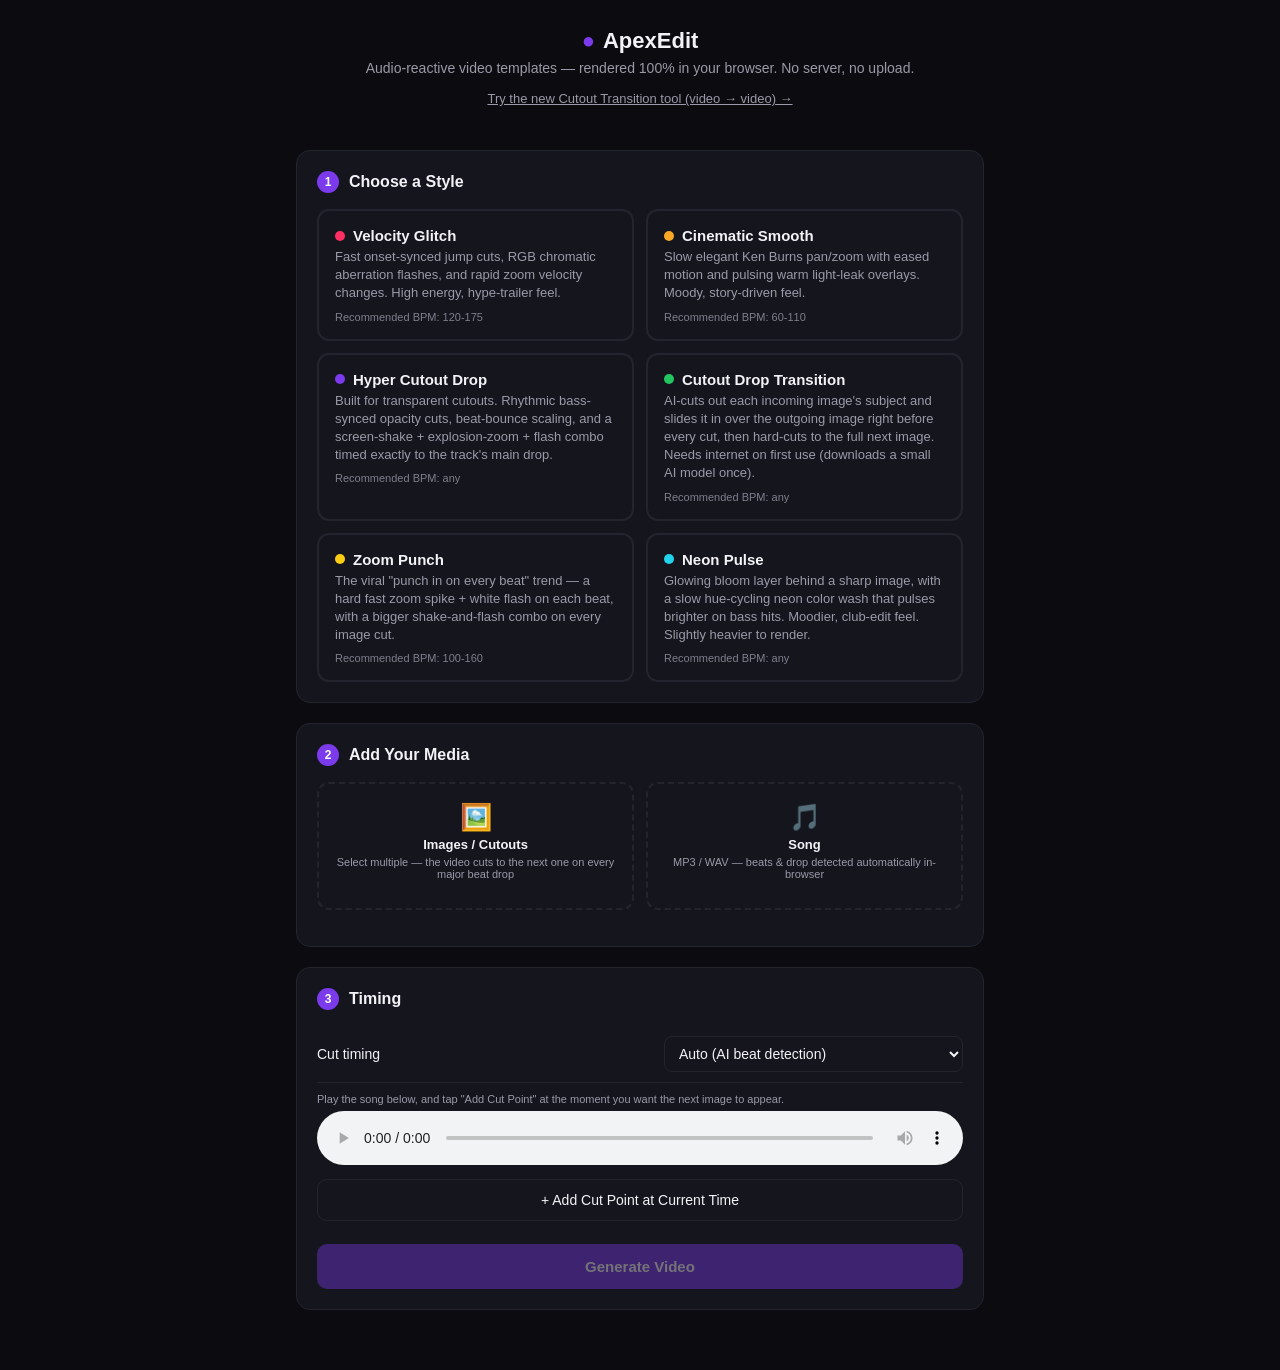
==== index.html @ a39c6487 "Add files via upload" ====
<!DOCTYPE html>
<html lang="en">
<head>
<meta charset="UTF-8" />
<meta name="viewport" content="width=device-width, initial-scale=1.0" />
<title>Apex Edit — Beat-Synced Video (100% Browser)</title>
<link rel="stylesheet" href="style.css" />
</head>
<body>

  <header class="topbar">
    <div class="brand">
      <span class="brand-mark">&#9679;</span>
      <span>Apex<strong>Edit</strong></span>
    </div>
    <p class="tagline">Audio-reactive video templates — rendered 100% in your browser. No server, no upload.</p>
    <p class="tagline"><a href="transition.html" class="back-link">Try the new Cutout Transition tool (video → video) →</a></p>
  </header>

  <main class="container">

    <!-- STEP 1: Style selection -->
    <section class="panel" id="style-panel">
      <h2><span class="step">1</span> Choose a Style</h2>
      <div id="style-grid" class="style-grid"></div>
    </section>

    <!-- STEP 2: Uploads -->
    <section class="panel" id="upload-panel">
      <h2><span class="step">2</span> Add Your Media</h2>
      <div class="upload-grid">
        <label class="dropzone" id="image-drop" for="image-input">
          <input type="file" id="image-input" accept=".png,.jpg,.jpeg,.webp" multiple hidden />
          <div class="dropzone-icon">🖼️</div>
          <div class="dropzone-title">Images / Cutouts</div>
          <div class="dropzone-sub">Select multiple — the video cuts to the next one on every major beat drop</div>
          <ul class="dropzone-filelist" id="image-filelist"></ul>
        </label>

        <label class="dropzone" id="audio-drop" for="audio-input">
          <input type="file" id="audio-input" accept=".mp3,.wav,.m4a,.aac,.ogg" hidden />
          <div class="dropzone-icon">🎵</div>
          <div class="dropzone-title">Song</div>
          <div class="dropzone-sub">MP3 / WAV — beats &amp; drop detected automatically in-browser</div>
          <div class="dropzone-filename" id="audio-filename"></div>
        </label>
      </div>
    </section>

    <!-- STEP 3: Timing -->
    <section class="panel" id="timing-panel">
      <h2><span class="step">3</span> Timing</h2>
      <div class="settings-row">
        <label for="timing-mode-select">Cut timing</label>
        <select id="timing-mode-select">
          <option value="auto">Auto (AI beat detection)</option>
          <option value="manual">Manual — I choose when images change</option>
        </select>
      </div>

      <div id="manual-timing-ui" class="hidden">
        <p class="dropzone-sub" style="text-align:left; margin: 10px 0 6px;">
          Play the song below, and tap "Add Cut Point" at the moment you want the next image to appear.
        </p>
        <audio id="preview-audio-el" controls style="width:100%"></audio>
        <button id="add-cut-btn" class="ghost-btn" type="button" style="margin-top:10px">
          + Add Cut Point at Current Time
        </button>
        <ul class="cutpoint-list" id="cutpoint-list"></ul>
        <p class="format-note" id="cutpoint-hint"></p>
      </div>

      <div class="settings-row" id="cutout-settings" style="display:none">
        <label for="cutout-duration-input">Cutout slide-in length (sec)</label>
        <input type="number" id="cutout-duration-input" min="0.15" max="1" step="0.05" value="0.4" />
      </div>
      <div class="settings-row" id="cutout-direction-row" style="display:none">
        <label for="cutout-direction-select">Default cutout direction</label>
        <select id="cutout-direction-select"></select>
      </div>
      <p class="format-note" id="cutout-direction-note" style="display:none">
        In Manual mode, each cut point above gets its own direction picker.
        This default is only used in Auto mode.
      </p>

      <button id="generate-btn" class="primary-btn" disabled>
        Generate Video
      </button>
    </section>

    <!-- STEP 4: Progress -->
    <section class="panel hidden" id="progress-panel">
      <h2><span class="step">4</span> Rendering</h2>
      <canvas id="render-canvas" width="1080" height="1920"></canvas>
      <div class="progress-track">
        <div class="progress-fill" id="progress-fill"></div>
      </div>
      <div class="progress-label" id="progress-label">Analyzing audio…</div>
      <p class="progress-note">
        Rendering plays the song once in real time while capturing the canvas —
        keep this tab open and active until it finishes.
      </p>
    </section>

    <!-- STEP 4: Result -->
    <section class="panel hidden" id="result-panel">
      <h2>Your Video is Ready 🎬</h2>
      <video id="result-video" controls playsinline></video>
      <div class="result-actions">
        <a id="download-link" class="primary-btn" download>Download Video</a>
        <button id="restart-btn" class="ghost-btn">Create Another</button>
      </div>
      <p class="format-note" id="format-result-note">
        Converting to MP4 after recording — one extra step, first use downloads
        a ~30MB conversion engine (cached after that).
      </p>
    </section>

    <!-- Error state -->
    <section class="panel hidden error-panel" id="error-panel">
      <h2>Something Went Wrong</h2>
      <p id="error-message"></p>
      <button id="error-restart-btn" class="ghost-btn">Try Again</button>
    </section>

  </main>

  <audio id="audio-el" style="display:none" playsinline></audio>

  <script src="engine.js"></script>
  <script src="app.js"></script>
</body>
</html>
---- style.css ----
:root {
  --bg: #0b0b10;
  --panel: #15151d;
  --panel-border: #24242f;
  --text: #f2f2f7;
  --text-dim: #9a9aa8;
  --accent: #7c3aed;
  --radius: 14px;
}

* { box-sizing: border-box; }

body {
  margin: 0;
  background: var(--bg);
  color: var(--text);
  font-family: -apple-system, BlinkMacSystemFont, "Segoe UI", Roboto, sans-serif;
}

.topbar {
  padding: 28px 20px 10px;
  text-align: center;
  position: relative;
}
.settings-btn {
  position: absolute;
  top: 20px;
  right: 16px;
  width: 36px;
  height: 36px;
  border-radius: 50%;
  border: 1px solid var(--panel-border);
  background: var(--panel);
  color: var(--text);
  font-size: 16px;
  cursor: pointer;
}
.settings-panel {
  position: fixed;
  inset: 0;
  background: rgba(0, 0, 0, 0.6);
  display: flex;
  align-items: center;
  justify-content: center;
  z-index: 50;
  padding: 16px;
}
.settings-panel.hidden { display: none; }
.settings-inner {
  background: var(--panel);
  border: 1px solid var(--panel-border);
  border-radius: var(--radius);
  padding: 20px;
  width: 100%;
  max-width: 420px;
}
.settings-inner h3 { margin: 0 0 8px; font-size: 16px; }
.settings-hint {
  font-size: 12px;
  color: var(--text-dim);
  line-height: 1.5;
  margin-bottom: 14px;
}
.settings-hint code {
  background: #24242f;
  padding: 1px 5px;
  border-radius: 4px;
  font-size: 11px;
}
#api-base-input {
  width: 100%;
  padding: 12px;
  border-radius: 8px;
  border: 1px solid var(--panel-border);
  background: #0f0f14;
  color: var(--text);
  font-size: 14px;
  margin-bottom: 12px;
}
.settings-actions {
  display: flex;
  gap: 10px;
}
.settings-actions .primary-btn,
.settings-actions .ghost-btn {
  margin-top: 0;
}
.settings-current {
  margin: 14px 0 0;
  font-size: 11px;
  color: var(--text-dim);
  word-break: break-all;
}
.settings-current span { color: #22c55e; }
.brand {
  font-size: 22px;
  font-weight: 600;
  display: flex;
  align-items: center;
  justify-content: center;
  gap: 8px;
}
.brand-mark { color: var(--accent); }
.tagline {
  color: var(--text-dim);
  font-size: 14px;
  margin-top: 6px;
}

.container {
  max-width: 720px;
  margin: 0 auto;
  padding: 20px 16px 60px;
  display: flex;
  flex-direction: column;
  gap: 20px;
}

.panel {
  background: var(--panel);
  border: 1px solid var(--panel-border);
  border-radius: var(--radius);
  padding: 20px;
}
.panel.hidden { display: none; }

.panel h2 {
  font-size: 16px;
  margin: 0 0 16px;
  display: flex;
  align-items: center;
  gap: 10px;
}
.step {
  width: 22px; height: 22px;
  border-radius: 50%;
  background: var(--accent);
  color: white;
  font-size: 12px;
  display: inline-flex;
  align-items: center;
  justify-content: center;
}

/* Style selection cards */
.style-grid {
  display: grid;
  grid-template-columns: 1fr;
  gap: 12px;
}
.style-card {
  border: 2px solid var(--panel-border);
  border-radius: 12px;
  padding: 16px;
  cursor: pointer;
  transition: border-color 0.15s ease, transform 0.1s ease;
  position: relative;
}
.style-card:hover { transform: translateY(-1px); }
.style-card.selected {
  border-color: var(--card-accent, var(--accent));
  box-shadow: 0 0 0 1px var(--card-accent, var(--accent));
}
.style-card .card-title {
  font-weight: 600;
  font-size: 15px;
  margin-bottom: 4px;
  display: flex;
  align-items: center;
  gap: 8px;
}
.style-card .card-dot {
  width: 10px; height: 10px;
  border-radius: 50%;
  background: var(--card-accent, var(--accent));
  display: inline-block;
}
.style-card .card-desc {
  color: var(--text-dim);
  font-size: 13px;
  line-height: 1.4;
}
.style-card .card-bpm {
  margin-top: 8px;
  font-size: 11px;
  color: var(--text-dim);
  opacity: 0.8;
}

/* Loading skeleton */
.skeleton {
  min-height: 84px;
  background: linear-gradient(90deg, #1c1c26 25%, #23232f 37%, #1c1c26 63%);
  background-size: 400% 100%;
  animation: shimmer 1.4s ease infinite;
  border: none;
  pointer-events: none;
}
@keyframes shimmer {
  0% { background-position: 100% 50%; }
  100% { background-position: 0 50%; }
}

/* Upload dropzones */
.upload-grid {
  display: grid;
  grid-template-columns: 1fr 1fr;
  gap: 12px;
  margin-bottom: 16px;
}
.dropzone {
  border: 2px dashed var(--panel-border);
  border-radius: 12px;
  padding: 18px 10px;
  text-align: center;
  cursor: pointer;
  display: flex;
  flex-direction: column;
  align-items: center;
  gap: 4px;
  transition: border-color 0.15s ease, background 0.15s ease;
}
.dropzone:hover { border-color: var(--accent); background: #1a1a24; }
.dropzone.filled { border-color: #22c55e; }
.dropzone-icon { font-size: 26px; }
.dropzone-title { font-weight: 600; font-size: 13px; }
.dropzone-sub { font-size: 11px; color: var(--text-dim); }
.dropzone-filename {
  font-size: 11px;
  color: #22c55e;
  word-break: break-all;
  margin-top: 4px;
}

.dropzone-filelist {
  list-style: none;
  margin: 6px 0 0;
  padding: 0;
  width: 100%;
  max-height: 90px;
  overflow-y: auto;
  text-align: left;
}
.dropzone-filelist li {
  font-size: 11px;
  color: #22c55e;
  word-break: break-all;
  display: flex;
  align-items: center;
  gap: 5px;
  padding: 1px 0;
}
.dropzone-filelist li .order-badge {
  flex-shrink: 0;
  width: 15px;
  height: 15px;
  border-radius: 50%;
  background: var(--accent);
  color: white;
  font-size: 9px;
  display: inline-flex;
  align-items: center;
  justify-content: center;
}

/* Buttons */
.primary-btn {
  width: 100%;
  padding: 14px;
  border: none;
  border-radius: 10px;
  background: var(--accent);
  color: white;
  font-size: 15px;
  font-weight: 600;
  cursor: pointer;
  text-align: center;
  text-decoration: none;
  display: block;
  transition: opacity 0.15s ease, transform 0.1s ease;
}
.primary-btn:disabled {
  opacity: 0.4;
  cursor: not-allowed;
}
.primary-btn:not(:disabled):active { transform: scale(0.98); }

.ghost-btn {
  width: 100%;
  padding: 12px;
  border: 1px solid var(--panel-border);
  border-radius: 10px;
  background: transparent;
  color: var(--text);
  font-size: 14px;
  cursor: pointer;
  margin-top: 10px;
}

/* Progress */
.progress-track {
  width: 100%;
  height: 10px;
  background: #24242f;
  border-radius: 6px;
  overflow: hidden;
}
.progress-fill {
  height: 100%;
  width: 0%;
  background: linear-gradient(90deg, var(--accent), #a855f7);
  transition: width 0.3s ease;
}
.progress-label {
  margin-top: 10px;
  font-size: 13px;
  color: var(--text-dim);
}
.progress-note {
  margin-top: 14px;
  font-size: 12px;
  color: var(--text-dim);
  line-height: 1.5;
}

/* Result */
#result-video {
  width: 100%;
  max-height: 480px;
  border-radius: 10px;
  background: black;
  display: block;
  margin-bottom: 14px;
}

.error-panel { border-color: #ef4444; }
.error-panel h2 { color: #ef4444; }

@media (min-width: 560px) {
  .style-grid { grid-template-columns: 1fr 1fr; }
}

/* --- client-only additions --- */
#render-canvas {
  width: 100%;
  max-width: 260px;
  display: block;
  margin: 0 auto 16px;
  border-radius: var(--radius);
  border: 1px solid var(--panel-border);
  background: #000;
}
.format-note {
  color: var(--text-dim);
  font-size: 13px;
  text-align: center;
  margin-top: 10px;
}

/* --- cutout transition tool additions --- */
.back-link { color: var(--text-dim); font-size: 13px; text-decoration: underline; }
.settings-row {
  display: flex;
  align-items: center;
  justify-content: space-between;
  gap: 12px;
  padding: 10px 0;
  border-bottom: 1px solid var(--panel-border);
}
.settings-row label { font-size: 14px; color: var(--text); }
.settings-row input, .settings-row select {
  background: var(--panel);
  border: 1px solid var(--panel-border);
  color: var(--text);
  border-radius: 8px;
  padding: 8px 10px;
  font-size: 14px;
}

/* --- manual timing / cut points --- */
.cutpoint-list { list-style: none; padding: 0; margin: 10px 0 0; display: flex; flex-direction: column; gap: 8px; }
.cutpoint-row {
  display: flex;
  align-items: center;
  gap: 8px;
  background: var(--panel);
  border: 1px solid var(--panel-border);
  border-radius: 8px;
  padding: 8px 10px;
}
.cutpoint-time { font-variant-numeric: tabular-nums; font-size: 14px; min-width: 60px; }
.cutpoint-row select { flex: 1; background: var(--bg); border: 1px solid var(--panel-border); color: var(--text); border-radius: 6px; padding: 6px; font-size: 13px; }
.cutpoint-remove { background: none; border: none; color: #ff6b6b; font-size: 16px; cursor: pointer; padding: 2px 6px; }
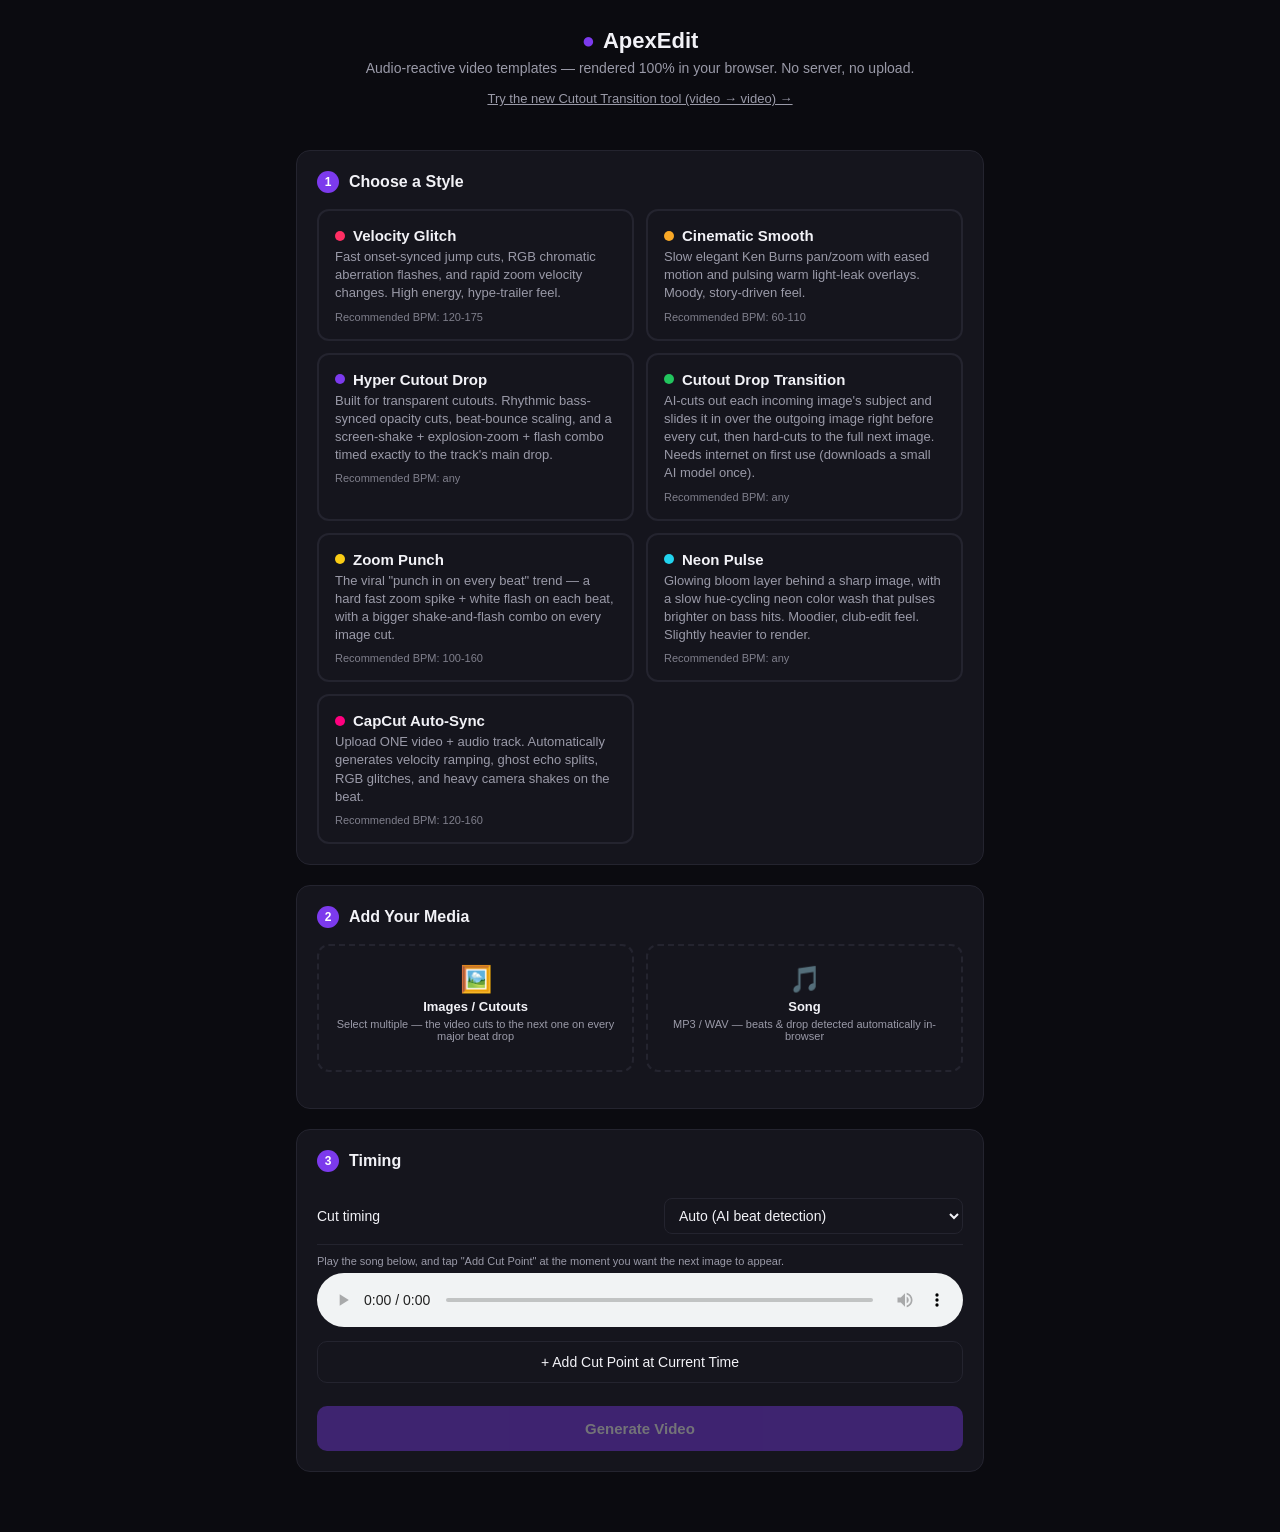
==== commit f7816768: "Add files via upload" ====
--- a/index.html
+++ b/index.html
@@ -35,6 +35,14 @@
           <div class="dropzone-title">Images / Cutouts</div>
           <div class="dropzone-sub">Select multiple — the video cuts to the next one on every major beat drop</div>
           <ul class="dropzone-filelist" id="image-filelist"></ul>
+        </label>
+
+        <label class="dropzone" id="video-drop" for="video-input" style="display:none">
+          <input type="file" id="video-input" accept=".mp4,.mov,.webm,.m4v" hidden />
+          <div class="dropzone-icon">🎬</div>
+          <div class="dropzone-title">Video</div>
+          <div class="dropzone-sub">One video clip — it gets velocity-ramped, glitched, and shaken on the beat</div>
+          <div class="dropzone-filename" id="video-filename"></div>
         </label>
 
         <label class="dropzone" id="audio-drop" for="audio-input">
